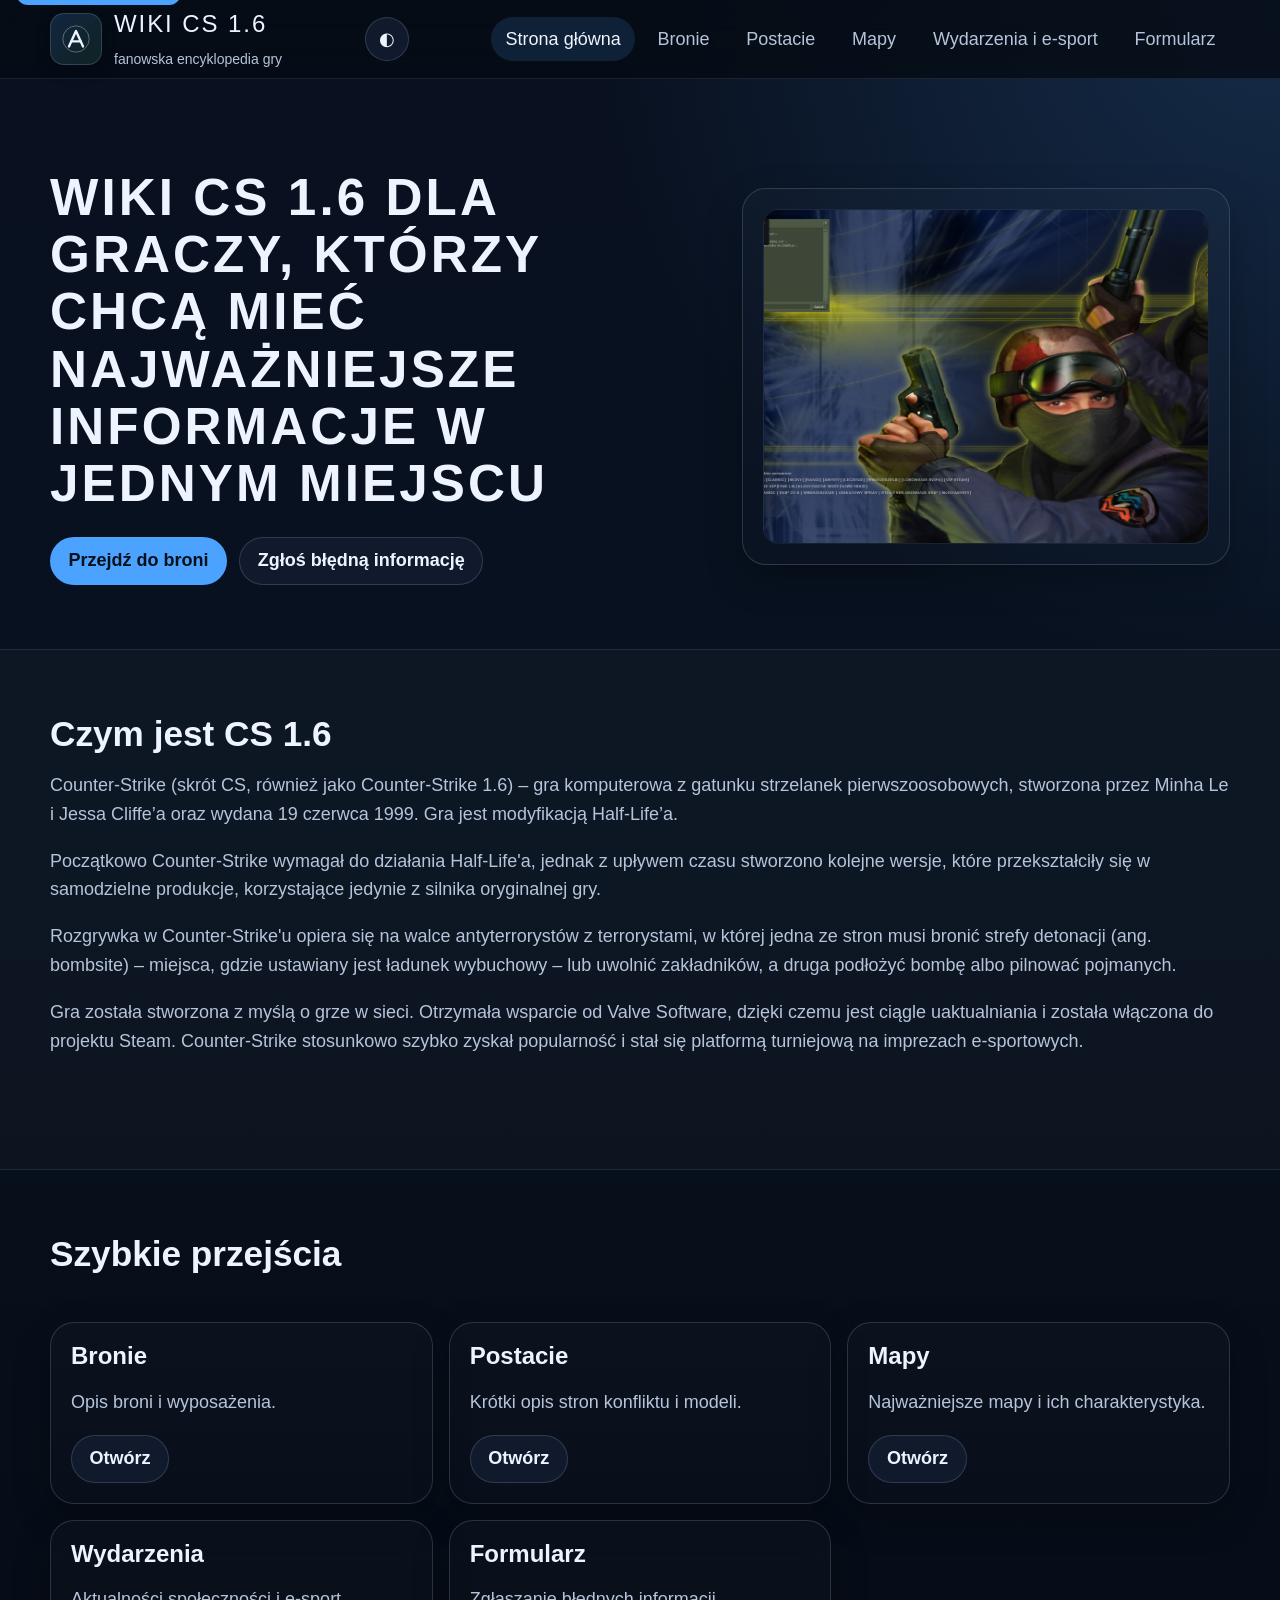
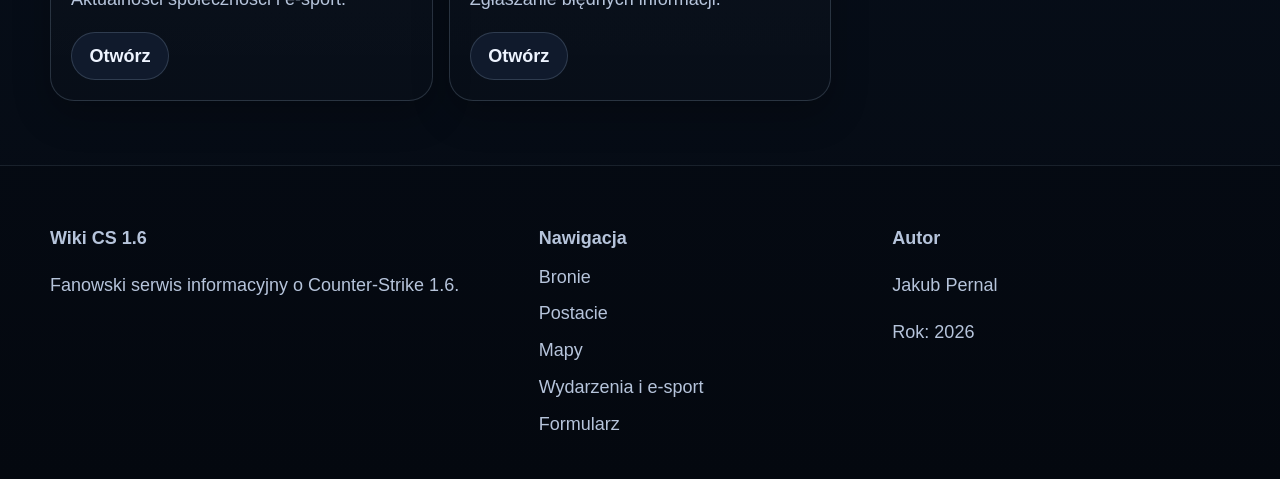
==== index.html @ f4774ad6 "Add files via upload" ====
<!DOCTYPE html>
<html lang="pl">
<head>
  <meta charset="UTF-8">
  <meta name="viewport" content="width=device-width, initial-scale=1.0">
  <meta name="description" content="Strona główna fanowskiej Wiki CS 1.6 z menu i przejściami do podstron.">
  <title>Wiki CS 1.6 — Strona główna</title>
  <link rel="preconnect" href="https://fonts.googleapis.com">
  <link href="style.css" rel="stylesheet">
</head>
<body>
  <a class="skip-link" href="#main-content">Przejdź do treści</a>
  <header class="site-header">
    <div class="container header-inner">
      <a class="brand" href="index.html" aria-label="Przejdź do strony głównej Wiki CS 1.6">
        <span class="logo" aria-hidden="true">
          <svg viewBox="0 0 64 64" width="30" height="30" fill="none" xmlns="http://www.w3.org/2000/svg">
            <path d="M17 48L32 15L47 48" stroke="currentColor" stroke-width="5" stroke-linecap="round" stroke-linejoin="round"/>
            <path d="M22 37H42" stroke="currentColor" stroke-width="5" stroke-linecap="round"/>
            <circle cx="32" cy="32" r="28" stroke="currentColor" stroke-opacity=".35" stroke-width="2"/>
          </svg>
        </span>
        <span><span class="brand-title">Wiki CS 1.6</span><br><span class="brand-sub">fanowska encyklopedia gry</span></span>
      </a>
      <div class="top-actions">
        <button class="theme-toggle" data-theme-toggle aria-label="Przełącz motyw" title="Przełącz motyw">◐</button>
        <button class="menu-toggle" aria-expanded="false" aria-controls="site-nav" aria-label="Otwórz menu">☰</button>
      </div>
      <nav id="site-nav" aria-label="Menu główne"><ul class="nav-list"><li><a href="index.html" class="active">Strona główna</a></li>
<li><a href="bronie.html" class="">Bronie</a></li>
<li><a href="postacie.html" class="">Postacie</a></li>
<li><a href="mapy.html" class="">Mapy</a></li>
<li><a href="wydarzenia.html" class="">Wydarzenia i e-sport</a></li>
<li><a href="formularz.html" class="">Formularz</a></li></ul></nav>
    </div>
  </header>
  <main id="main-content">
<section class="hero">
  <div class="container hero-grid">
    <div>
      <h1>Wiki CS 1.6 dla graczy, którzy chcą mieć najważniejsze informacje w jednym miejscu</h1>
      <div class="cta-row">
        <a class="btn btn-primary" href="bronie.html">Przejdź do broni</a>
        <a class="btn btn-secondary" href="formularz.html">Zgłoś błędną informację</a>
      </div>
    </div>
    <aside class="card hero-card" aria-label="Wizualna prezentacja projektu">
      <div class="hero-visual">
        <img src="cstytułowa.png" alt="Zawodnicy Counter-Strike 1.6 podczas finałów WCG 2009" width="1280" height="853" loading="eager">
      </div>
    </aside>
  </div>
</section>
<section class="section alt">
  <div class="container">
    <div class="section-head"><div><h2>Czym jest CS 1.6</h2><p>Counter-Strike (skrót CS, również jako Counter-Strike 1.6) – gra komputerowa z gatunku strzelanek pierwszoosobowych, stworzona przez Minha Le i Jessa Cliffe’a oraz wydana 19 czerwca 1999. Gra jest modyfikacją Half-Life’a.</p><p>Początkowo Counter-Strike wymagał do działania Half-Life'a, jednak z upływem czasu stworzono kolejne wersje, które przekształciły się w samodzielne produkcje, korzystające jedynie z silnika oryginalnej gry.</p><p>Rozgrywka w Counter-Strike'u opiera się na walce antyterrorystów z terrorystami, w której jedna ze stron musi bronić strefy detonacji (ang. bombsite) – miejsca, gdzie ustawiany jest ładunek wybuchowy – lub uwolnić zakładników, a druga podłożyć bombę albo pilnować pojmanych.</p><p>Gra została stworzona z myślą o grze w sieci. Otrzymała wsparcie od Valve Software, dzięki czemu jest ciągle uaktualniania i została włączona do projektu Steam. Counter-Strike stosunkowo szybko zyskał popularność i stał się platformą turniejową na imprezach e-sportowych.</p></div></div>
  </div>
</section>
<section class="section">
  <div class="container">
    <div class="section-head"><div><h2>Szybkie przejścia</h2></div></div>
    <div class="grid-3">
      <article class="panel"><h3>Bronie</h3><p>Opis broni i wyposażenia.</p><a class="btn btn-secondary" href="bronie.html">Otwórz</a></article>
      <article class="panel"><h3>Postacie</h3><p>Krótki opis stron konfliktu i modeli.</p><a class="btn btn-secondary" href="postacie.html">Otwórz</a></article>
      <article class="panel"><h3>Mapy</h3><p>Najważniejsze mapy i ich charakterystyka.</p><a class="btn btn-secondary" href="mapy.html">Otwórz</a></article>
      <article class="panel"><h3>Wydarzenia</h3><p>Aktualności społeczności i e-sport.</p><a class="btn btn-secondary" href="wydarzenia.html">Otwórz</a></article>
      <article class="panel"><h3>Formularz</h3><p>Zgłaszanie błędnych informacji.</p><a class="btn btn-secondary" href="formularz.html">Otwórz</a></article>
    </div>
  </div>
</section>
</main>
  <footer class="site-footer">
    <div class="container">
      <div class="footer-grid">
        <section>
          <p class="footer-title">Wiki CS 1.6</p>
          <p>Fanowski serwis informacyjny o Counter-Strike 1.6.</p>
        </section>
        <section>
          <p class="footer-title">Nawigacja</p>
          <ul class="footer-list">
            <li><a href="bronie.html">Bronie</a></li>
            <li><a href="postacie.html">Postacie</a></li>
            <li><a href="mapy.html">Mapy</a></li>
            <li><a href="wydarzenia.html">Wydarzenia i e-sport</a></li>
            <li><a href="formularz.html">Formularz</a></li>
          </ul>
        </section>
        <section>
          <p class="footer-title">Autor</p>
          <p>Jakub Pernal</p>
          <p>Rok: 2026</p>
        </section>
      </div>
    </div>
  </footer>
  <script>
(function () {
  const html = document.documentElement;
  const themeButton = document.querySelector('[data-theme-toggle]');
  let theme = window.matchMedia('(prefers-color-scheme: dark)').matches ? 'dark' : 'light';
  html.setAttribute('data-theme', theme);
  const setThemeLabel = () => {
    if (!themeButton) return;
    themeButton.textContent = theme === 'dark' ? '☀' : '◐';
    themeButton.setAttribute('aria-label', theme === 'dark' ? 'Przełącz na jasny motyw' : 'Przełącz na ciemny motyw');
  };
  setThemeLabel();
  if (themeButton) {
    themeButton.addEventListener('click', () => {
      theme = theme === 'dark' ? 'light' : 'dark';
      html.setAttribute('data-theme', theme);
      setThemeLabel();
    });
  }
  const menuButton = document.querySelector('.menu-toggle');
  const nav = document.querySelector('nav');
  if (menuButton && nav) {
    menuButton.addEventListener('click', () => {
      const expanded = menuButton.getAttribute('aria-expanded') === 'true';
      menuButton.setAttribute('aria-expanded', String(!expanded));
      nav.classList.toggle('open');
    });
  }
  const form = document.getElementById('report-form');
  const response = document.getElementById('form-response');
  if (form && response) {
    form.addEventListener('submit', (event) => {
      event.preventDefault();
      const email = form.email;
      const section = form.section;
      const message = form.message;
      let valid = true;
      [email, section, message].forEach(field => {
        if (!field.value.trim()) { field.style.borderColor = '#f3b562'; valid = false; }
        else { field.style.borderColor = 'rgba(172, 193, 220, 0.2)'; }
      });
      if (email.value && !email.checkValidity()) { email.style.borderColor = '#f3b562'; valid = false; }
      response.style.display = 'block';
      if (!valid) {
        response.style.background = 'rgba(243,181,98,.12)'; response.style.borderColor = 'rgba(243,181,98,.3)'; response.style.color = '#ffe0b0';
        response.textContent = 'Uzupełnij poprawnie wszystkie pola formularza przed wysłaniem.'; return;
      }
      response.style.background = 'rgba(93,207,140,.12)'; response.style.borderColor = 'rgba(93,207,140,.3)'; response.style.color = '#c6f8da';
      response.textContent = 'Dziękujemy. Zgłoszenie dotyczące podstrony „' + section.value + '” zostało zapisane lokalnie po stronie interfejsu.';
      form.reset();
    });
  }
})();
</script>
</body>
</html>
---- style.css ----
:root, [data-theme="light"] {
  --text-xs: clamp(0.75rem, 0.7rem + 0.25vw, 0.875rem);
  --text-sm: clamp(0.875rem, 0.8rem + 0.35vw, 1rem);
  --text-base: clamp(1rem, 0.95rem + 0.25vw, 1.125rem);
  --text-lg: clamp(1.125rem, 1rem + 0.75vw, 1.5rem);
  --text-xl: clamp(1.5rem, 1.2rem + 1.25vw, 2.25rem);
  --text-2xl: clamp(2rem, 1.2rem + 2.5vw, 3.5rem);
  --space-1: 0.25rem; --space-2: 0.5rem; --space-3: 0.75rem; --space-4: 1rem;
  --space-5: 1.25rem; --space-6: 1.5rem; --space-8: 2rem; --space-10: 2.5rem;
  --space-12: 3rem; --space-16: 4rem; --space-20: 5rem;
  --color-bg: #08111f; --color-surface: #101a2c; --color-surface-2: #14233b; --color-surface-offset: #0c1627;
  --color-border: rgba(172, 193, 220, 0.2); --color-divider: rgba(172, 193, 220, 0.12);
  --color-text: #eef4ff; --color-text-muted: #b6c4db; --color-text-faint: #8190a8;
  --color-primary: #4ca3ff; --color-primary-hover: #7bbcff; --color-primary-active: #2e7fd4;
  --color-success: #5dcf8c; --color-warning: #f3b562;
  --radius-sm: 0.375rem; --radius-md: 0.75rem; --radius-lg: 1rem; --radius-xl: 1.5rem; --radius-full: 9999px;
  --shadow-sm: 0 6px 16px rgba(0,0,0,.18); --shadow-md: 0 14px 36px rgba(0,0,0,.25);
  --font-display: 'Orbitron', 'Arial', sans-serif; --font-body: 'Inter', 'Arial', sans-serif; --content: 1180px;
}
[data-theme="dark"] {
  --color-bg: #030812; --color-surface: #0b1220; --color-surface-2: #101a2d; --color-surface-offset: #08101d;
  --color-border: rgba(173, 197, 229, 0.18); --color-divider: rgba(173, 197, 229, 0.12);
  --color-text: #f5f8ff; --color-text-muted: #c0cee4; --color-text-faint: #7f8ca4;
  --color-primary: #66b2ff; --color-primary-hover: #95cbff; --color-primary-active: #3f90e6;
}
*,*::before,*::after{box-sizing:border-box} html{scroll-behavior:smooth} body{margin:0;min-height:100vh;font-family:var(--font-body);font-size:var(--text-base);line-height:1.6;color:var(--color-text);background:radial-gradient(circle at top right, rgba(76,163,255,.18), transparent 28%),linear-gradient(180deg, #091120 0%, var(--color-bg) 42%, #050a12 100%)}
img,svg{max-width:100%;display:block} a{color:inherit;text-decoration:none} button,input,select,textarea{font:inherit}
.skip-link{position:absolute;left:1rem;top:-3rem;background:var(--color-primary);color:#07111d;padding:.75rem 1rem;border-radius:var(--radius-md);z-index:1000}.skip-link:focus{top:1rem}
.container{width:min(calc(100% - 2rem), var(--content));margin:0 auto}.site-header{position:sticky;top:0;z-index:50;backdrop-filter:blur(16px);background:rgba(6,11,20,.82);border-bottom:1px solid var(--color-divider)}
.header-inner{display:flex;align-items:center;justify-content:space-between;gap:var(--space-4);min-height:78px}.brand{display:flex;align-items:center;gap:var(--space-3)}
.logo{width:52px;height:52px;border-radius:14px;display:grid;place-items:center;background:linear-gradient(135deg, rgba(76,163,255,.18), rgba(93,207,140,.12));border:1px solid var(--color-border);box-shadow:var(--shadow-sm)}
.brand-title{font-family:var(--font-display);font-size:var(--text-lg);letter-spacing:.08em;text-transform:uppercase}.brand-sub{color:var(--color-text-muted);font-size:var(--text-xs)}
.top-actions{display:flex;align-items:center;gap:var(--space-3)}.menu-toggle,.theme-toggle{min-width:44px;min-height:44px;border-radius:var(--radius-full);border:1px solid var(--color-border);background:var(--color-surface);color:var(--color-text);cursor:pointer}.menu-toggle{display:none}
.nav-list{display:flex;gap:var(--space-2);list-style:none;padding:0;margin:0;flex-wrap:wrap;justify-content:flex-end}.nav-list a{display:inline-flex;align-items:center;min-height:44px;padding:0 .9rem;border-radius:var(--radius-full);color:var(--color-text-muted)}.nav-list a:hover,.nav-list a:focus-visible,.nav-list a.active{background:rgba(76,163,255,.14);color:var(--color-text)}
.hero{padding:clamp(3rem, 7vw, 6rem) 0 var(--space-16)}.hero-grid{display:grid;grid-template-columns:1.15fr .85fr;gap:var(--space-8);align-items:center}.eyebrow{display:inline-flex;gap:.5rem;align-items:center;padding:.45rem .8rem;border-radius:var(--radius-full);background:rgba(76,163,255,.12);border:1px solid rgba(76,163,255,.2);color:var(--color-primary-hover);font-size:var(--text-xs);text-transform:uppercase;letter-spacing:.08em}
h1,h2,h3{margin:0 0 var(--space-4);line-height:1.12} h1{font-family:var(--font-display);font-size:var(--text-2xl);text-transform:uppercase;letter-spacing:.06em} h2{font-size:var(--text-xl)} h3{font-size:var(--text-lg)} p,li{color:var(--color-text-muted)}
.cta-row{display:flex;flex-wrap:wrap;gap:var(--space-3);margin-top:var(--space-6)}.btn{display:inline-flex;align-items:center;justify-content:center;min-height:48px;padding:0 1.1rem;border-radius:var(--radius-full);border:1px solid var(--color-border);font-weight:600}.btn-primary{background:var(--color-primary);color:#06111c;border-color:transparent}.btn-primary:hover{background:var(--color-primary-hover)}.btn-secondary{background:var(--color-surface)}
.card,.panel,.timeline-item,.form-card{background:linear-gradient(180deg, rgba(255,255,255,.02), rgba(255,255,255,.01));border:1px solid var(--color-border);border-radius:var(--radius-xl);box-shadow:var(--shadow-md)}
.hero-card{padding:var(--space-6)}.hero-visual{aspect-ratio:4/3;border-radius:calc(var(--radius-xl) - .5rem);overflow:hidden;position:relative;background:linear-gradient(135deg, rgba(8,16,29,.8), rgba(18,38,62,.9));border:1px solid rgba(255,255,255,.06)} .hero-visual img{width:100%;height:100%;object-fit:cover}
.hero-badges{position:absolute;inset:auto 1rem 1rem 1rem;display:flex;gap:.75rem;flex-wrap:wrap}.badge{display:inline-flex;align-items:center;gap:.45rem;padding:.45rem .7rem;border-radius:var(--radius-full);background:rgba(6,11,20,.72);border:1px solid rgba(255,255,255,.09);font-size:var(--text-xs)}
.section{padding:var(--space-16) 0}.section.alt{background:rgba(255,255,255,.02);border-top:1px solid var(--color-divider);border-bottom:1px solid var(--color-divider)}.section-head{display:flex;justify-content:space-between;align-items:end;gap:var(--space-4);margin-bottom:var(--space-8)}
.grid-3{display:grid;grid-template-columns:repeat(3,1fr);gap:var(--space-4)} .grid-2{display:grid;grid-template-columns:repeat(2,1fr);gap:var(--space-4)}
.panel,.timeline-item,.form-card,.card{padding:var(--space-5)}.stat{font-family:var(--font-display);font-size:var(--text-xl);color:var(--color-primary-hover)}.meta{font-size:var(--text-sm);color:var(--color-text-faint)}
.card ul{padding-left:1rem;margin:0}.media-card{overflow:hidden}.media-thumb{aspect-ratio:16/9;border-radius:calc(var(--radius-lg) - .2rem);overflow:hidden;margin-bottom:var(--space-4);border:1px solid rgba(255,255,255,.08);background:var(--color-surface-offset)}.media-thumb img{width:100%;height:100%;object-fit:cover}.media-caption{font-size:var(--text-xs);color:var(--color-text-faint);margin-top:var(--space-3)}
.timeline{display:grid;gap:var(--space-4)}.timeline-item{position:relative;overflow:hidden}.timeline-item::before{content:"";position:absolute;inset:0 auto 0 0;width:4px;background:linear-gradient(180deg, var(--color-primary), rgba(76,163,255,.1))}
.tag-row{display:flex;flex-wrap:wrap;gap:.5rem;margin-top:var(--space-3)}.tag{padding:.35rem .6rem;border-radius:var(--radius-full);background:rgba(76,163,255,.1);color:var(--color-primary-hover);font-size:var(--text-xs)}
blockquote{margin:var(--space-4) 0 0;padding:var(--space-4);border-left:4px solid var(--color-primary);background:rgba(76,163,255,.08);border-radius:0 var(--radius-lg) var(--radius-lg) 0}
form{display:grid;gap:var(--space-4)}.form-grid{display:grid;grid-template-columns:repeat(2,1fr);gap:var(--space-4)} label{display:grid;gap:.45rem;font-weight:600} input,select,textarea{width:100%;min-height:48px;padding:.9rem 1rem;border-radius:var(--radius-md);border:1px solid var(--color-border);background:var(--color-surface-offset);color:var(--color-text)} textarea{min-height:160px;resize:vertical} input:focus,select:focus,textarea:focus{outline:2px solid rgba(76,163,255,.35);border-color:var(--color-primary)} .form-note{font-size:var(--text-sm);color:var(--color-text-faint)} .form-response{display:none;margin-top:var(--space-3);padding:.9rem 1rem;border-radius:var(--radius-md);background:rgba(93,207,140,.12);color:#c6f8da;border:1px solid rgba(93,207,140,.3)}
.site-footer{padding:var(--space-10) 0;border-top:1px solid var(--color-divider);background:rgba(0,0,0,.16)}.footer-grid{display:grid;grid-template-columns:1.4fr 1fr 1fr;gap:var(--space-4)} .footer-title{font-weight:700;margin-bottom:.6rem} .footer-list{list-style:none;padding:0;margin:0;display:grid;gap:.5rem} .footer-list a:hover{color:var(--color-primary-hover)} .copyright{margin-top:var(--space-6);color:var(--color-text-faint);font-size:var(--text-sm)}
@media (max-width: 960px){.hero-grid,.grid-3,.grid-2,.footer-grid,.form-grid{grid-template-columns:1fr}.section-head{align-items:start;flex-direction:column}.menu-toggle{display:inline-flex;align-items:center;justify-content:center}nav{position:absolute;left:0;right:0;top:100%;background:rgba(6,11,20,.98);border-bottom:1px solid var(--color-divider);display:none}nav.open{display:block}.nav-list{flex-direction:column;align-items:stretch;padding:.75rem 1rem 1rem}.nav-list a{justify-content:flex-start}.header-inner{padding:.6rem 0}}
@media (max-width: 640px){.container{width:min(calc(100% - 1rem), var(--content))}.hero{padding-top:var(--space-8)}.panel,.timeline-item,.card,.form-card,.hero-card{padding:var(--space-4)}.brand-title{font-size:1.05rem}.cta-row{flex-direction:column}.btn{width:100%}}
@media (prefers-reduced-motion: reduce){html{scroll-behavior:auto}*,*::before,*::after{animation:none!important;transition:none!important}}
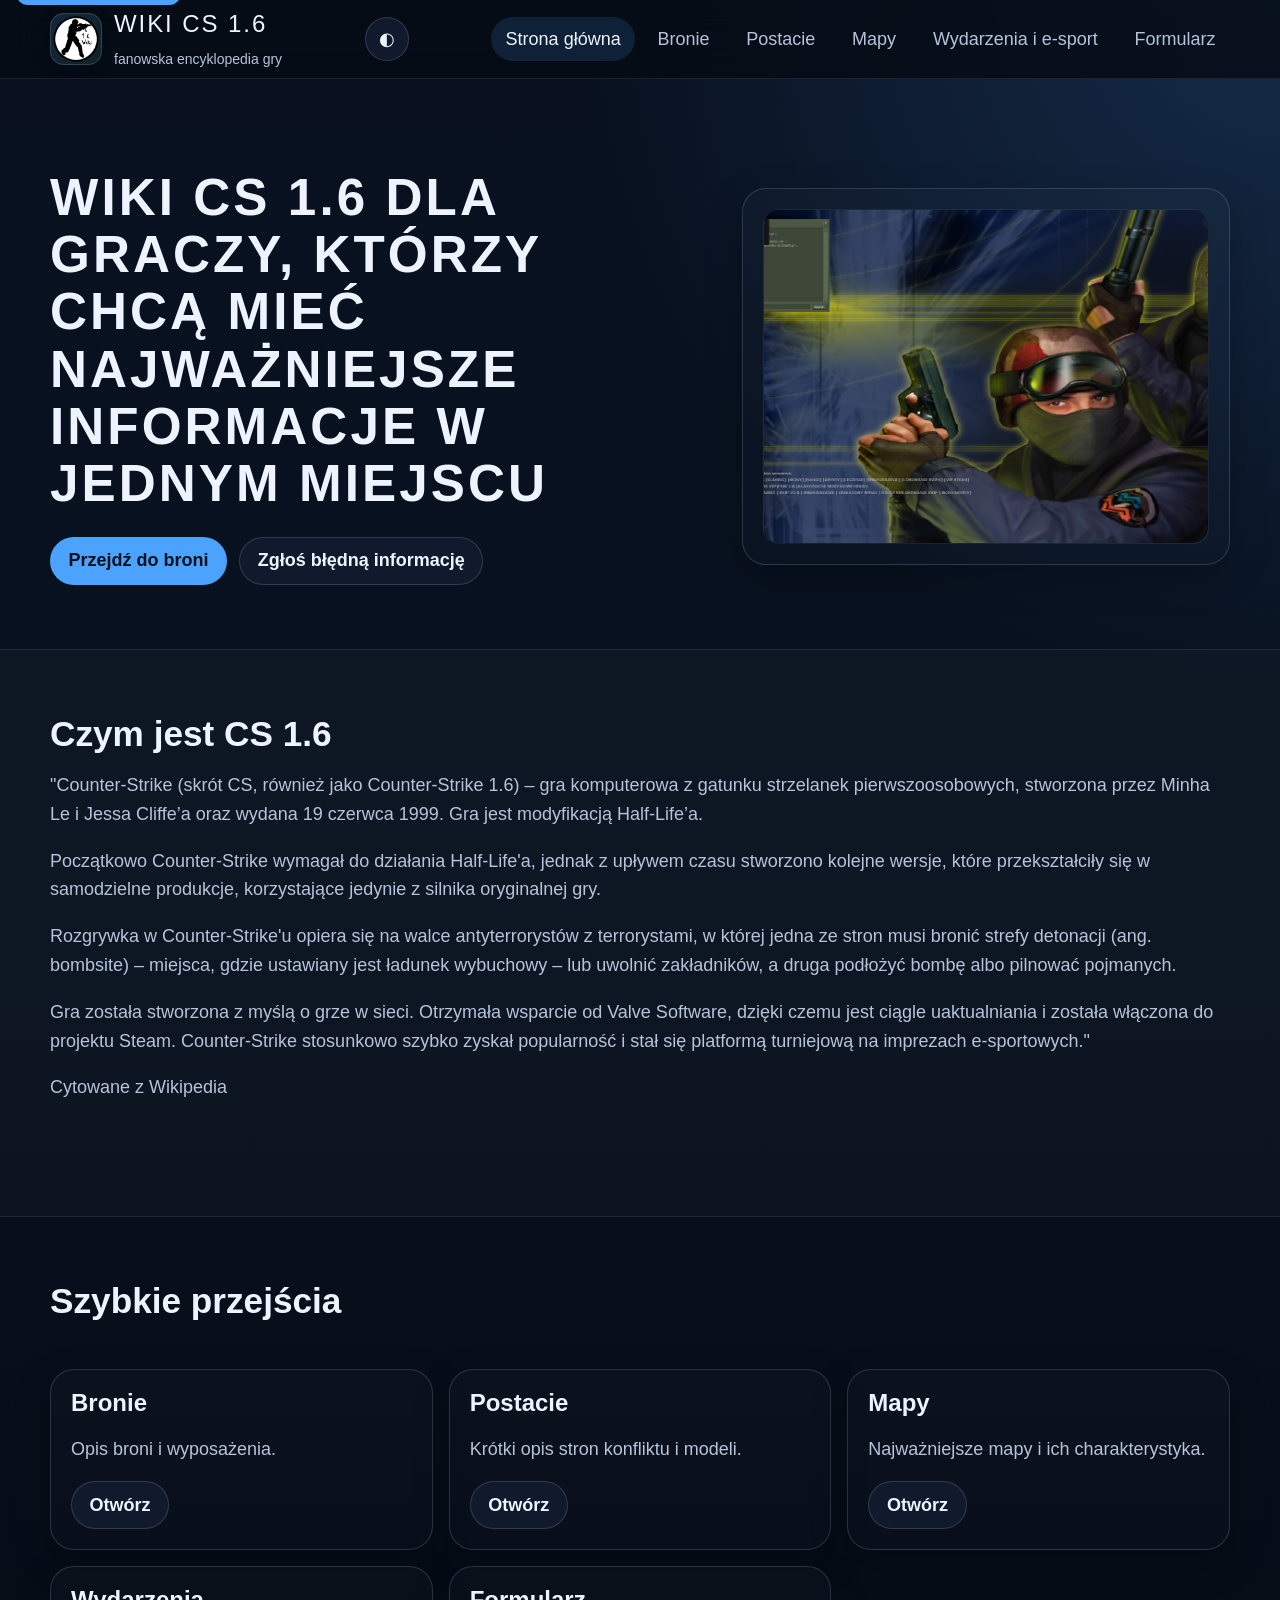
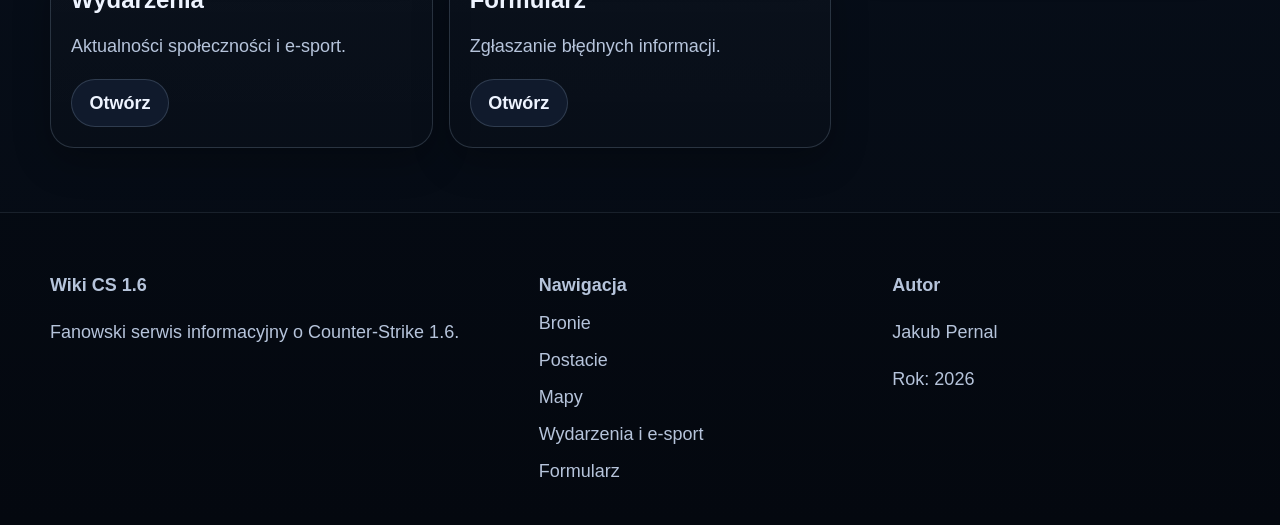
==== commit 8b5f7bae: "Update index.html" ====
--- a/index.html
+++ b/index.html
@@ -3,9 +3,8 @@
 <head>
   <meta charset="UTF-8">
   <meta name="viewport" content="width=device-width, initial-scale=1.0">
-  <meta name="description" content="Strona główna fanowskiej Wiki CS 1.6 z menu i przejściami do podstron.">
+  <meta name="description" content="Strona główna fanowskiej Wiki CS 1.6.">
   <title>Wiki CS 1.6 — Strona główna</title>
-  <link rel="preconnect" href="https://fonts.googleapis.com">
   <link href="style.css" rel="stylesheet">
 </head>
 <body>
@@ -14,11 +13,7 @@
     <div class="container header-inner">
       <a class="brand" href="index.html" aria-label="Przejdź do strony głównej Wiki CS 1.6">
         <span class="logo" aria-hidden="true">
-          <svg viewBox="0 0 64 64" width="30" height="30" fill="none" xmlns="http://www.w3.org/2000/svg">
-            <path d="M17 48L32 15L47 48" stroke="currentColor" stroke-width="5" stroke-linecap="round" stroke-linejoin="round"/>
-            <path d="M22 37H42" stroke="currentColor" stroke-width="5" stroke-linecap="round"/>
-            <circle cx="32" cy="32" r="28" stroke="currentColor" stroke-opacity=".35" stroke-width="2"/>
-          </svg>
+          <img src="logo.png">
         </span>
         <span><span class="brand-title">Wiki CS 1.6</span><br><span class="brand-sub">fanowska encyklopedia gry</span></span>
       </a>
@@ -53,7 +48,7 @@
 </section>
 <section class="section alt">
   <div class="container">
-    <div class="section-head"><div><h2>Czym jest CS 1.6</h2><p>Counter-Strike (skrót CS, również jako Counter-Strike 1.6) – gra komputerowa z gatunku strzelanek pierwszoosobowych, stworzona przez Minha Le i Jessa Cliffe’a oraz wydana 19 czerwca 1999. Gra jest modyfikacją Half-Life’a.</p><p>Początkowo Counter-Strike wymagał do działania Half-Life'a, jednak z upływem czasu stworzono kolejne wersje, które przekształciły się w samodzielne produkcje, korzystające jedynie z silnika oryginalnej gry.</p><p>Rozgrywka w Counter-Strike'u opiera się na walce antyterrorystów z terrorystami, w której jedna ze stron musi bronić strefy detonacji (ang. bombsite) – miejsca, gdzie ustawiany jest ładunek wybuchowy – lub uwolnić zakładników, a druga podłożyć bombę albo pilnować pojmanych.</p><p>Gra została stworzona z myślą o grze w sieci. Otrzymała wsparcie od Valve Software, dzięki czemu jest ciągle uaktualniania i została włączona do projektu Steam. Counter-Strike stosunkowo szybko zyskał popularność i stał się platformą turniejową na imprezach e-sportowych.</p></div></div>
+    <div class="section-head"><div><h2>Czym jest CS 1.6</h2><p>"Counter-Strike (skrót CS, również jako Counter-Strike 1.6) – gra komputerowa z gatunku strzelanek pierwszoosobowych, stworzona przez Minha Le i Jessa Cliffe’a oraz wydana 19 czerwca 1999. Gra jest modyfikacją Half-Life’a.</p><p>Początkowo Counter-Strike wymagał do działania Half-Life'a, jednak z upływem czasu stworzono kolejne wersje, które przekształciły się w samodzielne produkcje, korzystające jedynie z silnika oryginalnej gry.</p><p>Rozgrywka w Counter-Strike'u opiera się na walce antyterrorystów z terrorystami, w której jedna ze stron musi bronić strefy detonacji (ang. bombsite) – miejsca, gdzie ustawiany jest ładunek wybuchowy – lub uwolnić zakładników, a druga podłożyć bombę albo pilnować pojmanych.</p><p>Gra została stworzona z myślą o grze w sieci. Otrzymała wsparcie od Valve Software, dzięki czemu jest ciągle uaktualniania i została włączona do projektu Steam. Counter-Strike stosunkowo szybko zyskał popularność i stał się platformą turniejową na imprezach e-sportowych."</p><p>Cytowane z Wikipedia</p></div></div>
   </div>
 </section>
 <section class="section">
@@ -149,4 +144,4 @@
 })();
 </script>
 </body>
-</html>+</html>
